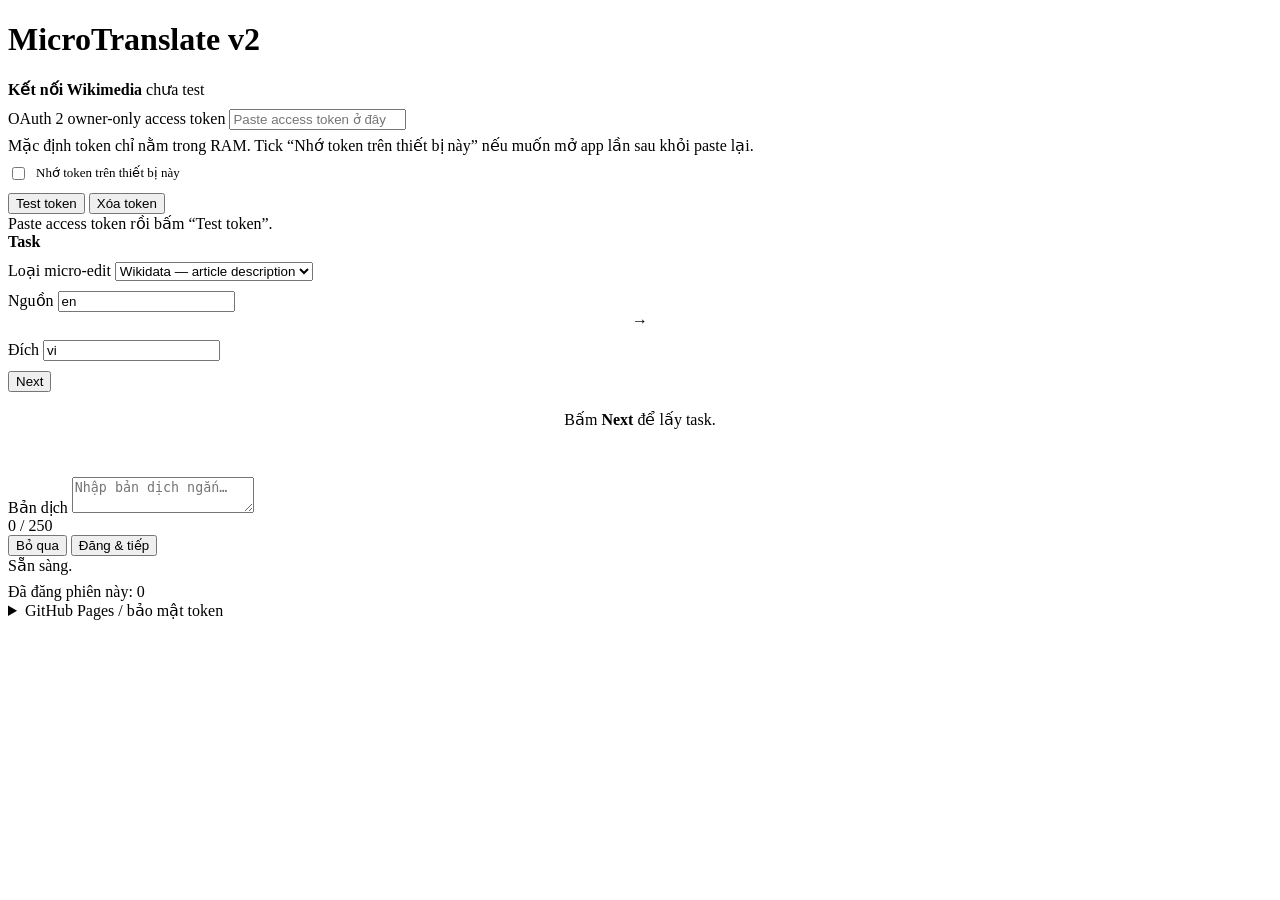
==== microtranslate/index.html @ 47ee58dd "Deploy MicroTranslate page" ====
<!doctype html>
<html lang="vi">
<head>
<meta charset="utf-8">
<meta name="viewport" content="width=device-width, initial-scale=1, viewport-fit=cover">
<meta name="color-scheme" content="light dark">
<title>MicroTranslate</title>
<link rel="manifest" href="./manifest.webmanifest">
<link rel="apple-touch-icon" href="./icon.svg">
<meta name="theme-color" content="#ffffff">
<meta name="apple-mobile-web-app-capable" content="yes">
<meta name="apple-mobile-web-app-status-bar-style" content="default">
<meta name="apple-mobile-web-app-title" content="MicroTranslate">
<link rel="stylesheet" href="./styles.css">
</head>
<body>
<header>
  <h1>MicroTranslate <span class="small">v2</span></h1>
  <span id="where" class="pill"></span>
</header>

<main>
  <section class="card">
    <div class="row space">
      <strong>Kết nối Wikimedia</strong>
      <span id="auth-pill" class="pill">chưa test</span>
    </div>

    <div style="margin-top:10px">
      <label for="token">OAuth 2 owner-only access token</label>
      <input id="token" type="password" autocomplete="off" spellcheck="false"
             placeholder="Paste access token ở đây">
      <div class="small" style="margin-top:6px">
        Mặc định token chỉ nằm trong RAM. Tick “Nhớ token trên thiết bị này” nếu muốn mở app lần sau khỏi paste lại.
      </div>
      <label style="margin-top:9px;display:flex;gap:8px;align-items:center;font-size:13px">
        <input id="remember-token" type="checkbox" style="width:auto">
        Nhớ token trên thiết bị này
      </label>
    </div>

    <div class="row" style="margin-top:10px">
      <button id="test-auth" type="button" class="primary">Test token</button>
      <button id="clear-token" type="button" class="danger">Xóa token</button>
    </div>

    <div id="auth-status" class="status">
      Paste access token rồi bấm “Test token”.
    </div>
  </section>

  <section class="card">
    <strong>Task</strong>

    <div style="margin-top:10px">
      <label for="mode">Loại micro-edit</label>
      <select id="mode">
        <option value="wikidata">Wikidata — article description</option>
        <option value="commons">Commons — image caption</option>
      </select>
    </div>

    <div class="grid" style="margin-top:10px">
      <div>
        <label for="src">Nguồn</label>
        <input id="src" value="en" maxlength="15" autocapitalize="none" spellcheck="false">
      </div>
      <div style="padding-bottom:10px;text-align:center">→</div>
      <div>
        <label for="dst">Đích</label>
        <input id="dst" value="vi" maxlength="15" autocapitalize="none" spellcheck="false">
      </div>
    </div>

    <div class="row" style="margin-top:10px">
      <button id="next" type="button">Next</button>
    </div>

    <div id="empty" class="small" style="padding:18px 0;text-align:center">
      Bấm <b>Next</b> để lấy task.
    </div>

    <div id="task" class="hidden" style="margin-top:12px">
      <div id="kind" class="kind"></div>
      <div id="title" class="title"></div>
      <img id="image" class="preview hidden" alt="">
      <div id="source" class="source"></div>
      <div id="links" class="links"></div>

      <label for="answer">Bản dịch</label>
      <textarea id="answer" maxlength="250" placeholder="Nhập bản dịch ngắn…"></textarea>
      <div id="count" class="counter">0 / 250</div>

      <div class="actions">
        <button id="skip" type="button">Bỏ qua</button>
        <button id="publish" type="button" class="primary">Đăng & tiếp</button>
      </div>
    </div>

    <div id="task-status" class="status">Sẵn sàng.</div>
    <div id="stats" class="small" style="margin-top:8px">Đã đăng phiên này: 0</div>
  </section>

  <details class="card">
    <summary>GitHub Pages / bảo mật token</summary>
    <div class="small" style="margin-top:8px">
      Trang này là static HTML, không chứa token trong source code. Nếu bật “Nhớ token”,
      access token chỉ được lưu trong <code>localStorage</code> của origin GitHub Pages này
      trên thiết bị hiện tại. Đừng commit token/client secret vào repository.
      Wikimedia Action API được gọi bằng <code>crossorigin=</code> + OAuth Bearer token.
    </div>
  </details>
</main>

<script src="./app.js" defer></script>
<script>
if ('serviceWorker' in navigator) {
  window.addEventListener('load', function () {
    navigator.serviceWorker.register('./sw.js').catch(function (err) {
      console.error('Service worker:', err);
    });
  });
}
</script>
</body>
</html>
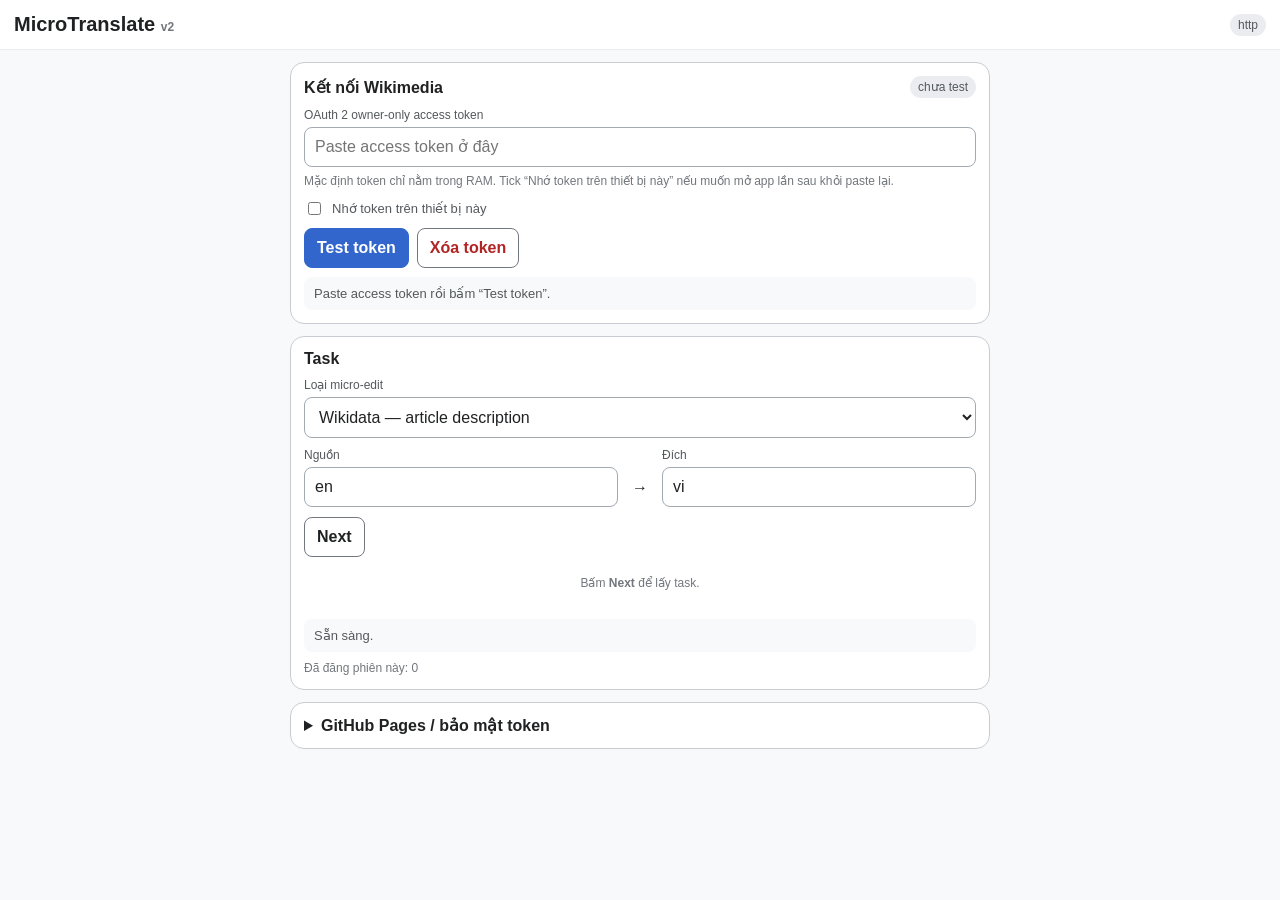
==== commit c679bbe7: "Wire MicroTranslate split app scripts" ====
--- a/microtranslate/index.html
+++ b/microtranslate/index.html
@@ -28,14 +28,10 @@
 
     <div style="margin-top:10px">
       <label for="token">OAuth 2 owner-only access token</label>
-      <input id="token" type="password" autocomplete="off" spellcheck="false"
-             placeholder="Paste access token ở đây">
-      <div class="small" style="margin-top:6px">
-        Mặc định token chỉ nằm trong RAM. Tick “Nhớ token trên thiết bị này” nếu muốn mở app lần sau khỏi paste lại.
-      </div>
+      <input id="token" type="password" autocomplete="off" spellcheck="false" placeholder="Paste access token ở đây">
+      <div class="small" style="margin-top:6px">Mặc định token chỉ nằm trong RAM. Tick “Nhớ token trên thiết bị này” nếu muốn mở app lần sau khỏi paste lại.</div>
       <label style="margin-top:9px;display:flex;gap:8px;align-items:center;font-size:13px">
-        <input id="remember-token" type="checkbox" style="width:auto">
-        Nhớ token trên thiết bị này
+        <input id="remember-token" type="checkbox" style="width:auto"> Nhớ token trên thiết bị này
       </label>
     </div>
 
@@ -43,15 +39,11 @@
       <button id="test-auth" type="button" class="primary">Test token</button>
       <button id="clear-token" type="button" class="danger">Xóa token</button>
     </div>
-
-    <div id="auth-status" class="status">
-      Paste access token rồi bấm “Test token”.
-    </div>
+    <div id="auth-status" class="status">Paste access token rồi bấm “Test token”.</div>
   </section>
 
   <section class="card">
     <strong>Task</strong>
-
     <div style="margin-top:10px">
       <label for="mode">Loại micro-edit</label>
       <select id="mode">
@@ -61,24 +53,13 @@
     </div>
 
     <div class="grid" style="margin-top:10px">
-      <div>
-        <label for="src">Nguồn</label>
-        <input id="src" value="en" maxlength="15" autocapitalize="none" spellcheck="false">
-      </div>
+      <div><label for="src">Nguồn</label><input id="src" value="en" maxlength="15" autocapitalize="none" spellcheck="false"></div>
       <div style="padding-bottom:10px;text-align:center">→</div>
-      <div>
-        <label for="dst">Đích</label>
-        <input id="dst" value="vi" maxlength="15" autocapitalize="none" spellcheck="false">
-      </div>
+      <div><label for="dst">Đích</label><input id="dst" value="vi" maxlength="15" autocapitalize="none" spellcheck="false"></div>
     </div>
 
-    <div class="row" style="margin-top:10px">
-      <button id="next" type="button">Next</button>
-    </div>
-
-    <div id="empty" class="small" style="padding:18px 0;text-align:center">
-      Bấm <b>Next</b> để lấy task.
-    </div>
+    <div class="row" style="margin-top:10px"><button id="next" type="button">Next</button></div>
+    <div id="empty" class="small" style="padding:18px 0;text-align:center">Bấm <b>Next</b> để lấy task.</div>
 
     <div id="task" class="hidden" style="margin-top:12px">
       <div id="kind" class="kind"></div>
@@ -86,15 +67,10 @@
       <img id="image" class="preview hidden" alt="">
       <div id="source" class="source"></div>
       <div id="links" class="links"></div>
-
       <label for="answer">Bản dịch</label>
       <textarea id="answer" maxlength="250" placeholder="Nhập bản dịch ngắn…"></textarea>
       <div id="count" class="counter">0 / 250</div>
-
-      <div class="actions">
-        <button id="skip" type="button">Bỏ qua</button>
-        <button id="publish" type="button" class="primary">Đăng & tiếp</button>
-      </div>
+      <div class="actions"><button id="skip" type="button">Bỏ qua</button><button id="publish" type="button" class="primary">Đăng & tiếp</button></div>
     </div>
 
     <div id="task-status" class="status">Sẵn sàng.</div>
@@ -103,22 +79,16 @@
 
   <details class="card">
     <summary>GitHub Pages / bảo mật token</summary>
-    <div class="small" style="margin-top:8px">
-      Trang này là static HTML, không chứa token trong source code. Nếu bật “Nhớ token”,
-      access token chỉ được lưu trong <code>localStorage</code> của origin GitHub Pages này
-      trên thiết bị hiện tại. Đừng commit token/client secret vào repository.
-      Wikimedia Action API được gọi bằng <code>crossorigin=</code> + OAuth Bearer token.
-    </div>
+    <div class="small" style="margin-top:8px">Trang này là static HTML, không chứa token trong source code. Nếu bật “Nhớ token”, access token chỉ được lưu trong <code>localStorage</code> của origin GitHub Pages này trên thiết bị hiện tại. Đừng commit token/client secret vào repository. Wikimedia Action API được gọi bằng <code>crossorigin=</code> + OAuth Bearer token.</div>
   </details>
 </main>
 
-<script src="./app.js" defer></script>
+<script src="./app-core.js" defer></script>
+<script src="./app-main.js" defer></script>
 <script>
 if ('serviceWorker' in navigator) {
   window.addEventListener('load', function () {
-    navigator.serviceWorker.register('./sw.js').catch(function (err) {
-      console.error('Service worker:', err);
-    });
+    navigator.serviceWorker.register('./sw.js').catch(function (err) { console.error('Service worker:', err); });
   });
 }
 </script>
--- a/microtranslate/styles.css
+++ b/microtranslate/styles.css
@@ -0,0 +1,114 @@
+:root {
+    font-family: -apple-system, BlinkMacSystemFont, "Segoe UI", sans-serif;
+    color: #202122;
+    background: #f8f9fa;
+  }
+  * { box-sizing: border-box; }
+  body { margin: 0; background: #f8f9fa; }
+  header {
+    position: sticky; top: 0; z-index: 5;
+    display: flex; align-items: center; gap: 10px;
+    padding: 13px 14px;
+    background: #fff;
+    border-bottom: 1px solid #eaecf0;
+  }
+  h1 { margin: 0; font-size: 20px; flex: 1; }
+  main {
+    width: min(720px, 100%);
+    margin: 0 auto;
+    padding: 12px 10px calc(28px + env(safe-area-inset-bottom));
+  }
+  .card {
+    background: #fff;
+    border: 1px solid #c8ccd1;
+    border-radius: 14px;
+    padding: 13px;
+    margin-bottom: 12px;
+  }
+  .row { display: flex; gap: 8px; align-items: center; flex-wrap: wrap; }
+  .space { justify-content: space-between; }
+  .grid {
+    display: grid;
+    grid-template-columns: 1fr 28px 1fr;
+    gap: 8px;
+    align-items: end;
+  }
+  label {
+    display: block;
+    margin: 0 0 5px;
+    font-size: 12px;
+    color: #54595d;
+  }
+  input, select, textarea, button { font: inherit; }
+  input, select, textarea {
+    width: 100%;
+    padding: 10px;
+    border: 1px solid #a2a9b1;
+    border-radius: 8px;
+    background: #fff;
+    color: #202122;
+  }
+  textarea { min-height: 88px; resize: vertical; }
+  button {
+    min-height: 40px;
+    padding: 8px 12px;
+    border: 1px solid #72777d;
+    border-radius: 8px;
+    background: #fff;
+    color: #202122;
+    font-weight: 650;
+  }
+  button.primary { background: #36c; border-color: #36c; color: #fff; }
+  button.danger { color: #b32424; }
+  button:disabled, input:disabled, select:disabled, textarea:disabled { opacity: .55; }
+  .small { font-size: 12px; color: #72777d; line-height: 1.4; }
+  .pill {
+    padding: 4px 8px; border-radius: 999px;
+    background: #eaecf0; color: #54595d; font-size: 12px;
+  }
+  .status {
+    margin-top: 9px;
+    padding: 9px 10px;
+    border-radius: 8px;
+    background: #f8f9fa;
+    color: #54595d;
+    font-size: 13px;
+    white-space: pre-wrap;
+    overflow-wrap: anywhere;
+  }
+  .status.error { background: #ffe9e5; color: #9f3526; }
+  .status.ok { background: #dff2eb; color: #14866d; }
+  .source {
+    margin: 9px 0;
+    padding: 10px;
+    border-radius: 8px;
+    background: #f1f2f3;
+    line-height: 1.45;
+  }
+  .title { font-size: 18px; font-weight: 750; margin: 4px 0 8px; }
+  .kind { font-size: 12px; color: #72777d; }
+  .links { display: flex; gap: 12px; flex-wrap: wrap; margin: 8px 0 10px; font-size: 13px; }
+  .links a { color: #36c; text-decoration: none; }
+  .preview {
+    display: block; width: 100%; max-height: 300px;
+    object-fit: contain; border-radius: 9px; background: #f8f9fa;
+    margin: 8px 0;
+  }
+  .actions { display: grid; grid-template-columns: 1fr 1.5fr; gap: 8px; margin-top: 8px; }
+  .counter { text-align: right; color: #72777d; font-size: 11px; margin-top: 3px; }
+  .hidden { display: none !important; }
+  code { background: #f1f2f3; border-radius: 4px; padding: 1px 4px; }
+  details summary { cursor: pointer; font-weight: 650; }
+  @media (prefers-color-scheme: dark) {
+    :root { color: #eaecf0; background: #101418; }
+    body { background: #101418; }
+    header, .card { background: #20262c; border-color: #3a424a; }
+    input, select, textarea, button { background: #171c21; color: #eaecf0; border-color: #72777d; }
+    button.primary { background: #36c; color: #fff; }
+    .small, label, .kind, .counter { color: #aeb6be; }
+    .pill, .source, code { background: #2a3138; color: #eaecf0; }
+    .status { background: #171c21; color: #c8ccd1; }
+    .status.error { background: #4a201e; color: #ffd6d1; }
+    .status.ok { background: #15382d; color: #b8f2db; }
+    .preview { background: #171c21; }
+  }
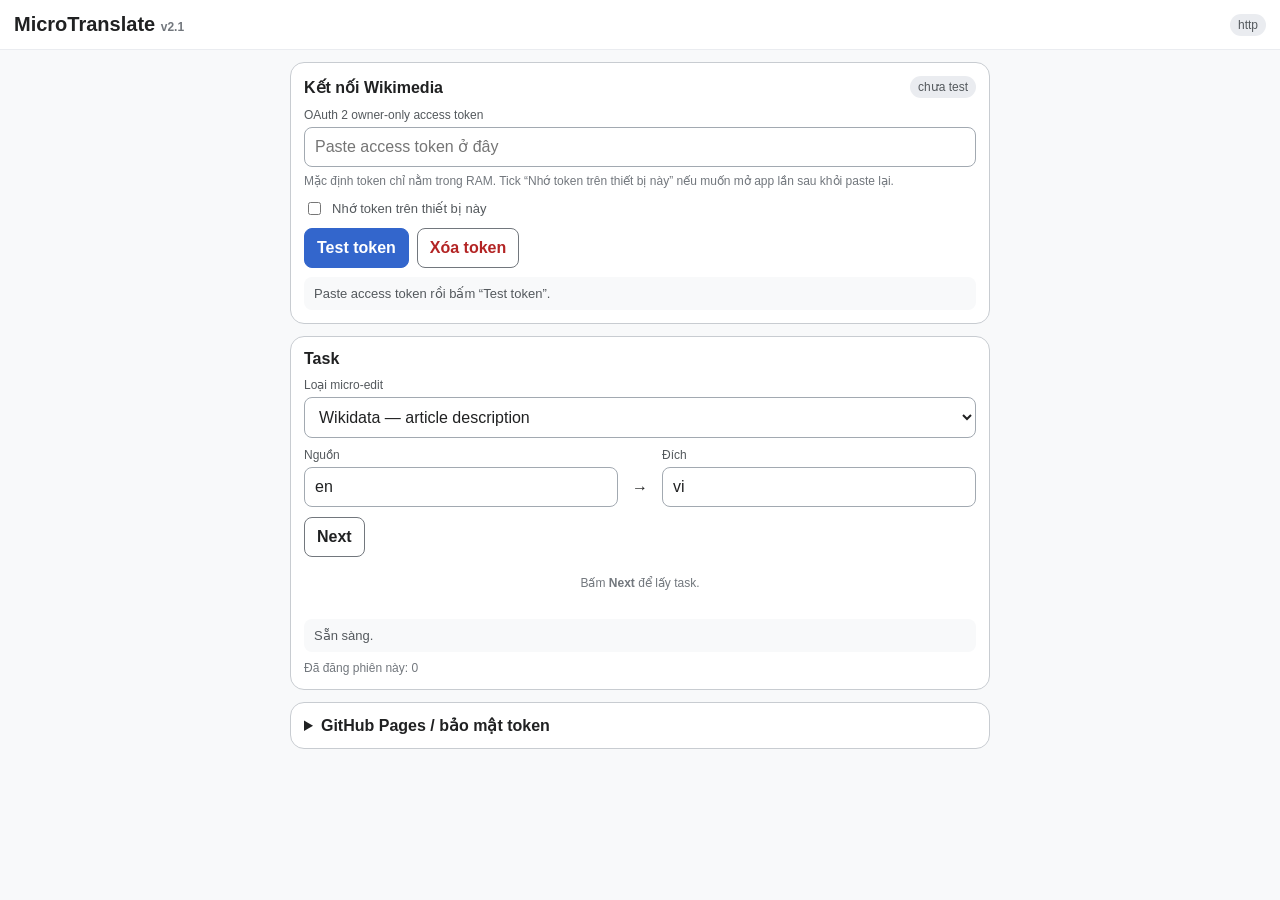
==== commit 14400265: "Load MicroTranslate baserevid hotfix" ====
--- a/microtranslate/index.html
+++ b/microtranslate/index.html
@@ -15,7 +15,7 @@
 </head>
 <body>
 <header>
-  <h1>MicroTranslate <span class="small">v2</span></h1>
+  <h1>MicroTranslate <span class="small">v2.1</span></h1>
   <span id="where" class="pill"></span>
 </header>
 
@@ -85,6 +85,7 @@
 
 <script src="./app-core.js" defer></script>
 <script src="./app-main.js" defer></script>
+<script src="./app-fix.js?v=2.1" defer></script>
 <script>
 if ('serviceWorker' in navigator) {
   window.addEventListener('load', function () {
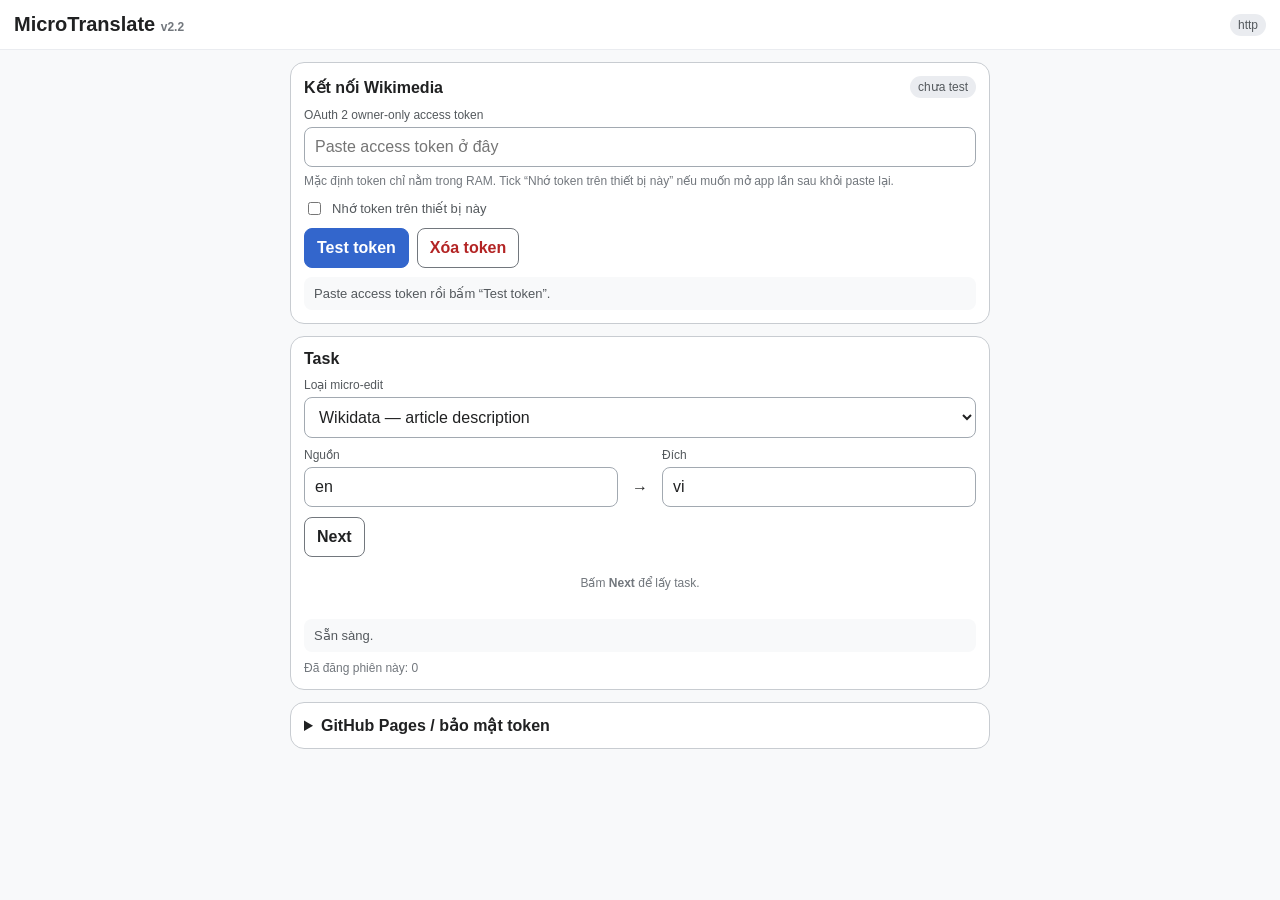
==== commit 1027fc1e: "Load MicroTranslate v2.2 baserevid hotfix" ====
--- a/microtranslate/index.html
+++ b/microtranslate/index.html
@@ -15,7 +15,7 @@
 </head>
 <body>
 <header>
-  <h1>MicroTranslate <span class="small">v2.1</span></h1>
+  <h1>MicroTranslate <span class="small">v2.2</span></h1>
   <span id="where" class="pill"></span>
 </header>
 
@@ -85,7 +85,7 @@
 
 <script src="./app-core.js" defer></script>
 <script src="./app-main.js" defer></script>
-<script src="./app-fix.js?v=2.1" defer></script>
+<script src="./app-fix.js?v=2.2" defer></script>
 <script>
 if ('serviceWorker' in navigator) {
   window.addEventListener('load', function () {
